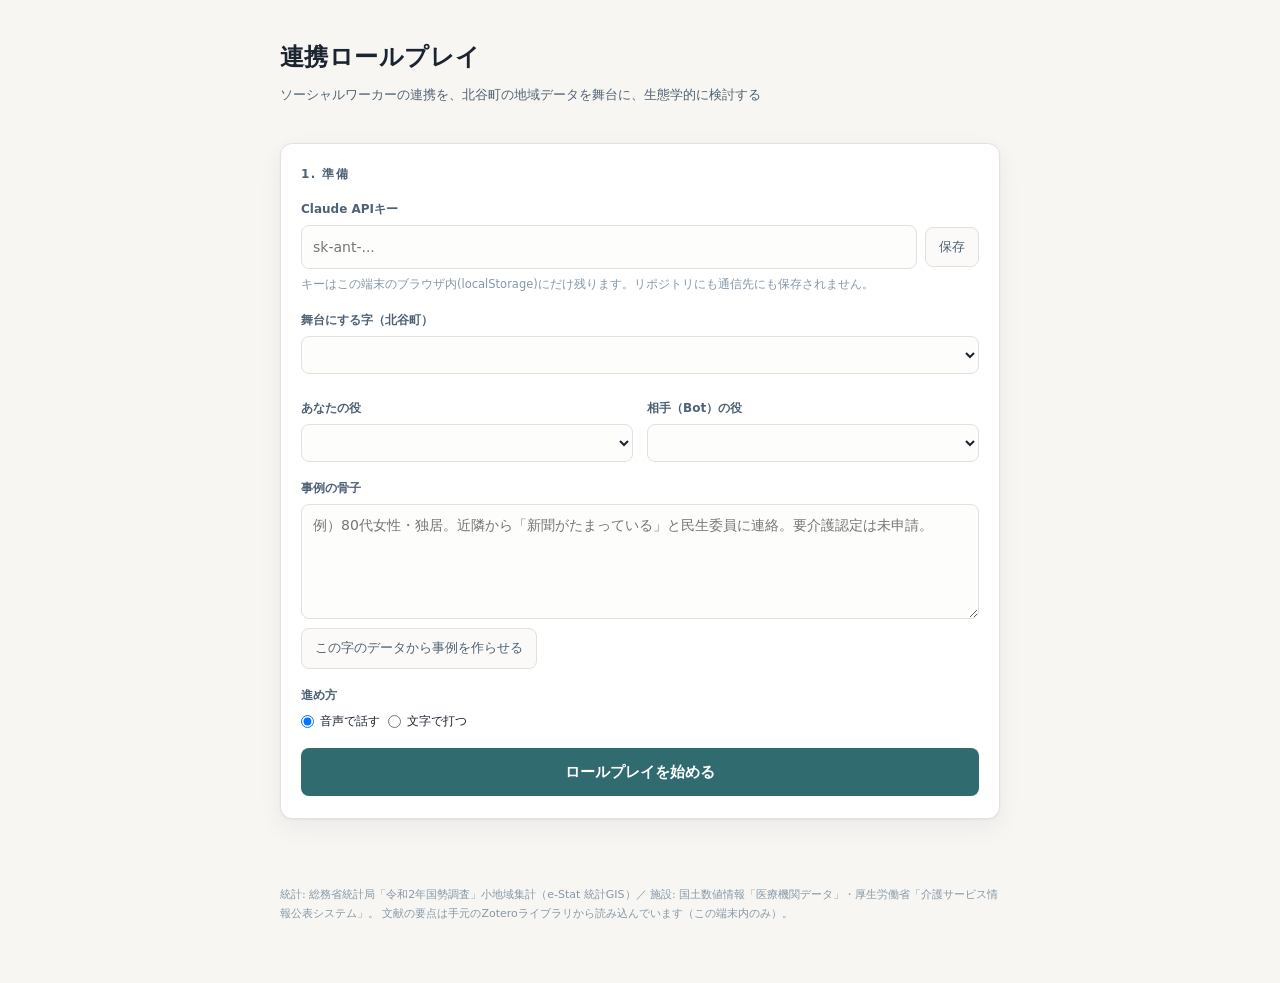
==== docs/index.html @ a1a679b4 "feat: 連携ロールプレイBot（音声・ブラウザ完結） 北谷町の字を舞台に、Claude Opus 5 が相手役の専門職を演じ、 終了後に逐語を生態学的視点＋Zotero文献で振り返る。  - 音声" ====
<!doctype html>
<html lang="ja">
<head>
<meta charset="utf-8">
<meta name="viewport" content="width=device-width, initial-scale=1">
<title>連携ロールプレイ — ソーシャルワーカーの連携を生態学的に検討する</title>
<link rel="stylesheet" href="assets/style.css">
</head>
<body>

<header id="top">
  <h1>連携ロールプレイ</h1>
  <p class="sub">ソーシャルワーカーの連携を、北谷町の地域データを舞台に、生態学的に検討する</p>
</header>

<main>

<!-- ========== 設定 ========== -->
<section id="setup" class="panel">
  <h2>1. 準備</h2>

  <div class="field">
    <label for="apikey">Claude APIキー</label>
    <div class="row">
      <input type="password" id="apikey" placeholder="sk-ant-..." autocomplete="off" spellcheck="false">
      <button id="save-key" type="button" class="ghost">保存</button>
    </div>
    <p class="hint">キーはこの端末のブラウザ内(localStorage)にだけ残ります。リポジトリにも通信先にも保存されません。</p>
  </div>

  <div class="field">
    <label for="area">舞台にする字（北谷町）</label>
    <select id="area"></select>
    <div id="area-facts" class="facts"></div>
  </div>

  <div class="grid2">
    <div class="field">
      <label for="my-role">あなたの役</label>
      <select id="my-role"></select>
    </div>
    <div class="field">
      <label for="bot-role">相手（Bot）の役</label>
      <select id="bot-role"></select>
    </div>
  </div>

  <div class="field">
    <label for="scenario">事例の骨子</label>
    <textarea id="scenario" rows="4" placeholder="例）80代女性・独居。近隣から「新聞がたまっている」と民生委員に連絡。要介護認定は未申請。"></textarea>
    <div class="row">
      <button id="gen-scenario" type="button" class="ghost">この字のデータから事例を作らせる</button>
      <span id="gen-status" class="status"></span>
    </div>
  </div>

  <div class="field">
    <label for="voice-mode">進め方</label>
    <div class="row">
      <label class="check"><input type="radio" name="mode" value="voice" checked> 音声で話す</label>
      <label class="check"><input type="radio" name="mode" value="text"> 文字で打つ</label>
    </div>
    <p class="hint" id="voice-support"></p>
  </div>

  <button id="start" type="button" class="primary">ロールプレイを始める</button>
  <p id="setup-error" class="error" hidden></p>
</section>

<!-- ========== ロールプレイ ========== -->
<section id="play" class="panel" hidden>
  <div class="play-head">
    <h2>2. ロールプレイ</h2>
    <div id="play-meta" class="meta"></div>
    <button id="end" type="button" class="ghost">終えて振り返る</button>
  </div>

  <div id="log" class="log" aria-live="polite"></div>

  <div id="controls" class="controls">
    <button id="mic" type="button" class="mic" aria-label="話す">
      <span class="mic-dot"></span><span id="mic-label">押しながら話す</span>
    </button>
    <div class="text-input">
      <input type="text" id="say" placeholder="発言を入力して Enter">
      <button id="send" type="button" class="ghost">送る</button>
    </div>
  </div>
  <p id="play-status" class="status"></p>
</section>

<!-- ========== 振り返り ========== -->
<section id="debrief" class="panel" hidden>
  <h2>3. 振り返り</h2>
  <p class="hint">ロールプレイの逐語を、生態学的視点（ミクロ／メゾ／エクソ／マクロ）で整理し、
     Zoteroの文献に照らして論点を出します。引用は書誌とページを添えます。</p>
  <div id="debrief-body" class="prose"></div>
  <div class="row">
    <button id="back" type="button" class="ghost">ロールプレイに戻る</button>
    <button id="copy-md" type="button" class="ghost">Markdownでコピー</button>
    <span id="debrief-status" class="status"></span>
  </div>
</section>

</main>

<footer>
  <p>統計: 総務省統計局「令和2年国勢調査」小地域集計（e-Stat 統計GIS）／
     施設: 国土数値情報「医療機関データ」・厚生労働省「介護サービス情報公表システム」。
     文献の要点は手元のZoteroライブラリから読み込んでいます（この端末内のみ）。</p>
</footer>

<script type="module" src="assets/app.js"></script>
</body>
</html>
---- docs/assets/style.css ----
:root {
  --ink: #1b2430;
  --ink-soft: #4f6273;
  --ink-faint: #8598a8;
  --paper: #f7f6f3;
  --card: #fff;
  --line: #e3e1db;
  --accent: #2f6b6f;
  --accent-soft: #e6f0f0;
  --warm: #b5623a;
  --radius: 12px;
  --shadow: 0 1px 2px rgba(27,36,48,.05), 0 8px 24px rgba(27,36,48,.06);
}

* { box-sizing: border-box; }
html, body { margin: 0; }

body {
  font-family: "Hiragino Sans", "Hiragino Kaku Gothic ProN", "Noto Sans JP", system-ui, sans-serif;
  color: var(--ink);
  background: var(--paper);
  line-height: 1.75;
  -webkit-font-smoothing: antialiased;
  font-feature-settings: "palt" 1;
}

#top { max-width: 760px; margin: 0 auto; padding: 36px 20px 8px; }
#top h1 { margin: 0; font-size: 24px; letter-spacing: .02em; }
#top .sub { margin: 6px 0 0; font-size: 13px; color: var(--ink-soft); }

main { max-width: 760px; margin: 0 auto; padding: 12px 20px 40px; }

footer {
  max-width: 760px;
  margin: 0 auto;
  padding: 0 20px 48px;
  font-size: 11px;
  line-height: 1.7;
  color: var(--ink-faint);
}

.panel {
  background: var(--card);
  border: 1px solid var(--line);
  border-radius: var(--radius);
  box-shadow: var(--shadow);
  padding: 20px 20px 22px;
  margin: 16px 0;
}

.panel h2 {
  margin: 0 0 14px;
  font-size: 12px;
  letter-spacing: .12em;
  color: var(--ink-soft);
  font-weight: 700;
}

.field { margin-bottom: 16px; }

label {
  display: block;
  font-size: 12px;
  font-weight: 600;
  color: var(--ink-soft);
  margin-bottom: 5px;
}

input[type="password"], input[type="text"], select, textarea {
  font: inherit;
  font-size: 14px;
  width: 100%;
  padding: 9px 11px;
  border: 1px solid var(--line);
  border-radius: 8px;
  background: #fdfdfc;
  color: var(--ink);
}

input:focus, select:focus, textarea:focus {
  outline: 2px solid var(--accent-soft);
  border-color: var(--accent);
}

textarea { resize: vertical; line-height: 1.7; }

.row { display: flex; gap: 8px; align-items: center; flex-wrap: wrap; }
.row > input[type="password"], .row > input[type="text"] { flex: 1; min-width: 0; }
.grid2 { display: grid; grid-template-columns: 1fr 1fr; gap: 14px; }

.check { display: inline-flex; align-items: center; gap: 6px; font-weight: 500; color: var(--ink); margin: 0; }
.check input { margin: 0; }

button { font: inherit; cursor: pointer; border-radius: 8px; transition: background .12s, border-color .12s; }

button.primary {
  width: 100%;
  padding: 11px;
  font-size: 15px;
  font-weight: 700;
  border: 0;
  background: var(--accent);
  color: #fff;
}
button.primary:hover { background: #275a5e; }
button.primary:disabled { background: #a9bcbd; cursor: default; }

button.ghost {
  padding: 8px 13px;
  font-size: 13px;
  border: 1px solid var(--line);
  background: #fbfaf8;
  color: var(--ink-soft);
}
button.ghost:hover { border-color: var(--accent); color: var(--accent); }

.hint { margin: 6px 0 0; font-size: 11.5px; line-height: 1.65; color: var(--ink-faint); }
.status { font-size: 12px; color: var(--ink-faint); }
.error { margin: 10px 0 0; font-size: 13px; color: #b03a2e; }

.facts {
  margin-top: 8px;
  display: flex;
  flex-wrap: wrap;
  gap: 6px;
}

.facts span {
  font-size: 11.5px;
  background: var(--accent-soft);
  color: #23555a;
  border-radius: 999px;
  padding: 3px 10px;
  font-variant-numeric: tabular-nums;
}

/* ---------- ロールプレイ ---------- */

.play-head { display: flex; align-items: baseline; gap: 12px; flex-wrap: wrap; margin-bottom: 12px; }
.play-head h2 { margin: 0; }
.play-head .meta { flex: 1; font-size: 12px; color: var(--ink-faint); }

.log {
  border: 1px solid var(--line);
  border-radius: 10px;
  background: #fcfbf9;
  padding: 14px;
  max-height: 52vh;
  overflow-y: auto;
  margin-bottom: 14px;
}

.turn { margin-bottom: 14px; }
.turn:last-child { margin-bottom: 0; }
.turn .who { font-size: 11px; font-weight: 700; letter-spacing: .06em; color: var(--ink-faint); margin-bottom: 3px; }
.turn .what { font-size: 14.5px; line-height: 1.8; white-space: pre-wrap; }

.turn.me .who { color: var(--accent); }
.turn.bot .who { color: var(--warm); }
.turn.note { padding: 9px 11px; background: #fdf5ec; border-radius: 8px; border: 1px solid #f0dfc9; }
.turn.note .what { font-size: 12.5px; color: #7d5426; }

.controls { display: flex; gap: 10px; align-items: center; flex-wrap: wrap; }

.mic {
  display: inline-flex;
  align-items: center;
  gap: 9px;
  padding: 11px 20px;
  border: 1px solid var(--line);
  background: #fff;
  font-size: 14px;
  font-weight: 600;
  color: var(--ink);
  user-select: none;
  touch-action: manipulation;
}

.mic .mic-dot { width: 10px; height: 10px; border-radius: 50%; background: var(--ink-faint); }
.mic.on { background: var(--warm); border-color: var(--warm); color: #fff; }
.mic.on .mic-dot { background: #fff; animation: pulse 1s ease-in-out infinite; }

@keyframes pulse { 0%,100% { opacity: 1; } 50% { opacity: .35; } }

.text-input { display: flex; gap: 8px; flex: 1; min-width: 220px; }
.text-input input { flex: 1; }

/* ---------- 振り返り ---------- */

.prose { font-size: 14.5px; }
.prose h3 { font-size: 15px; margin: 20px 0 6px; }
.prose h4 { font-size: 13.5px; margin: 16px 0 4px; color: var(--ink-soft); }
.prose p { margin: 0 0 10px; }
.prose ul, .prose ol { margin: 0 0 12px; padding-left: 1.3em; }
.prose li { margin-bottom: 5px; }
.prose blockquote {
  margin: 8px 0;
  padding: 8px 12px;
  border-left: 3px solid var(--accent);
  background: #f4f8f8;
  font-size: 13px;
  color: var(--ink-soft);
}
.prose code { background: #f0efeb; border-radius: 4px; padding: 1px 5px; font-size: 12.5px; }

@media (max-width: 620px) {
  .grid2 { grid-template-columns: 1fr; }
  .text-input { min-width: 100%; }
}
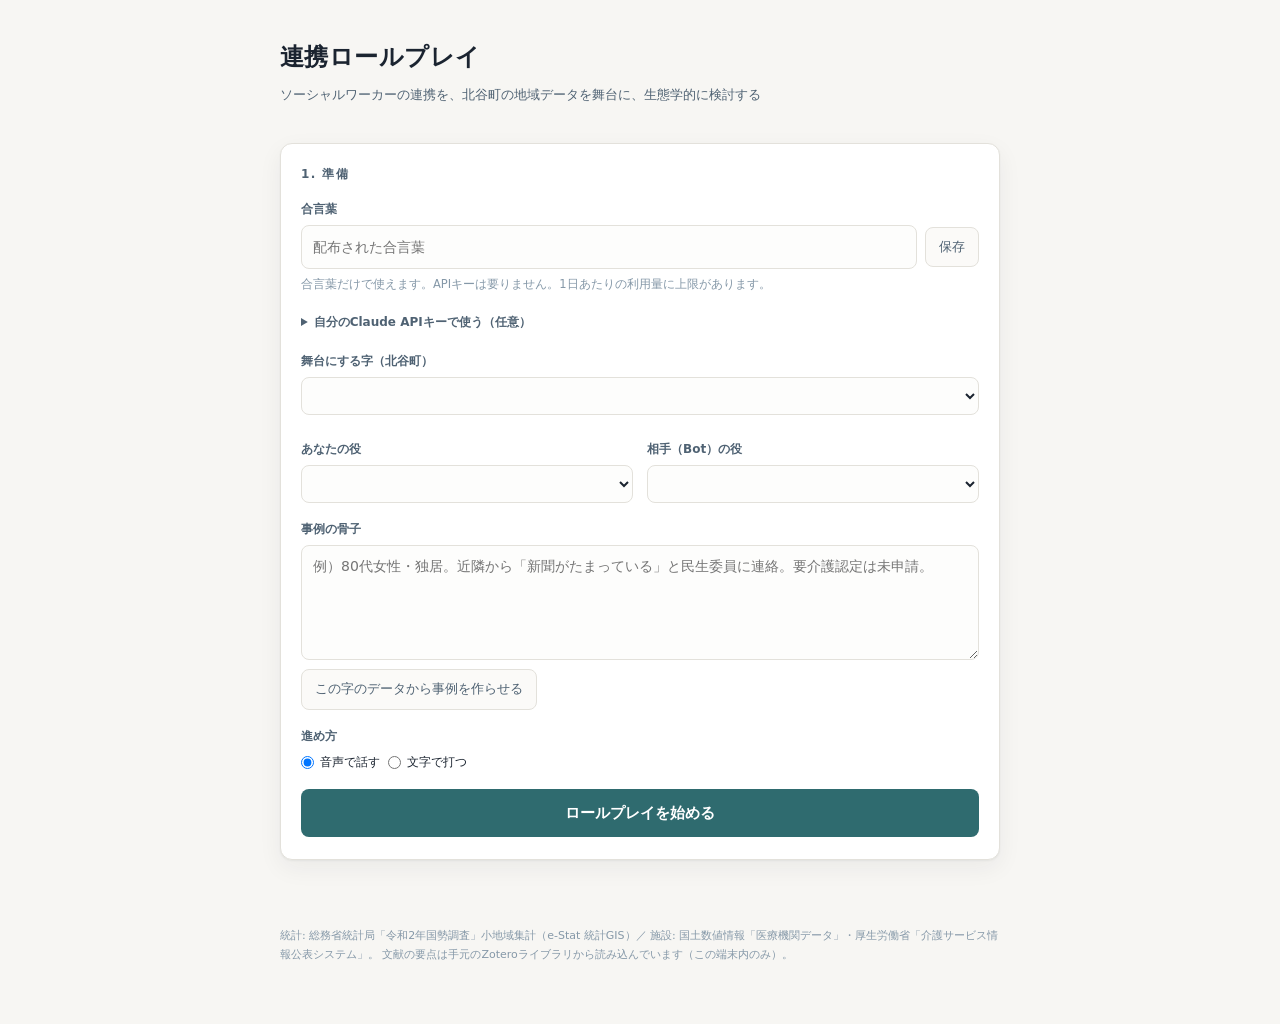
==== commit e8c40e73: "feat: 合言葉で使える中継(Cloudflare Worker)を追加 APIキーをブラウザに置かずに済ませ、課金の暴走を仕組みで止める。  - 設定(APIキー/合言葉/KV)が欠けていたら上流" ====
--- a/docs/index.html
+++ b/docs/index.html
@@ -20,13 +20,23 @@
   <h2>1. 準備</h2>
 
   <div class="field">
-    <label for="apikey">Claude APIキー</label>
+    <label for="accesscode">合言葉</label>
     <div class="row">
+      <input type="password" id="accesscode" placeholder="配布された合言葉" autocomplete="off" spellcheck="false">
+      <button id="save-code" type="button" class="ghost">保存</button>
+    </div>
+    <p class="hint">合言葉だけで使えます。APIキーは要りません。1日あたりの利用量に上限があります。</p>
+  </div>
+
+  <details class="field">
+    <summary>自分のClaude APIキーで使う（任意）</summary>
+    <div class="row" style="margin-top:8px">
       <input type="password" id="apikey" placeholder="sk-ant-..." autocomplete="off" spellcheck="false">
       <button id="save-key" type="button" class="ghost">保存</button>
     </div>
-    <p class="hint">キーはこの端末のブラウザ内(localStorage)にだけ残ります。リポジトリにも通信先にも保存されません。</p>
-  </div>
+    <p class="hint">入れた場合はそちらが優先され、上限なく使えます。キーはこの端末のブラウザ内(localStorage)にだけ残り、
+      リポジトリにも中継サーバーにも渡りません。</p>
+  </details>
 
   <div class="field">
     <label for="area">舞台にする字（北谷町）</label>
@@ -79,7 +89,7 @@
 
   <div id="controls" class="controls">
     <button id="mic" type="button" class="mic" aria-label="話す">
-      <span class="mic-dot"></span><span id="mic-label">押しながら話す</span>
+      <span class="mic-dot"></span><span id="mic-label">押して話す</span>
     </button>
     <div class="text-input">
       <input type="text" id="say" placeholder="発言を入力して Enter">
--- a/docs/assets/style.css
+++ b/docs/assets/style.css
@@ -207,3 +207,12 @@
   .grid2 { grid-template-columns: 1fr; }
   .text-input { min-width: 100%; }
 }
+
+details.field summary {
+  font-size: 12px;
+  font-weight: 600;
+  color: var(--ink-soft);
+  cursor: pointer;
+  padding: 2px 0;
+}
+details.field summary:hover { color: var(--accent); }
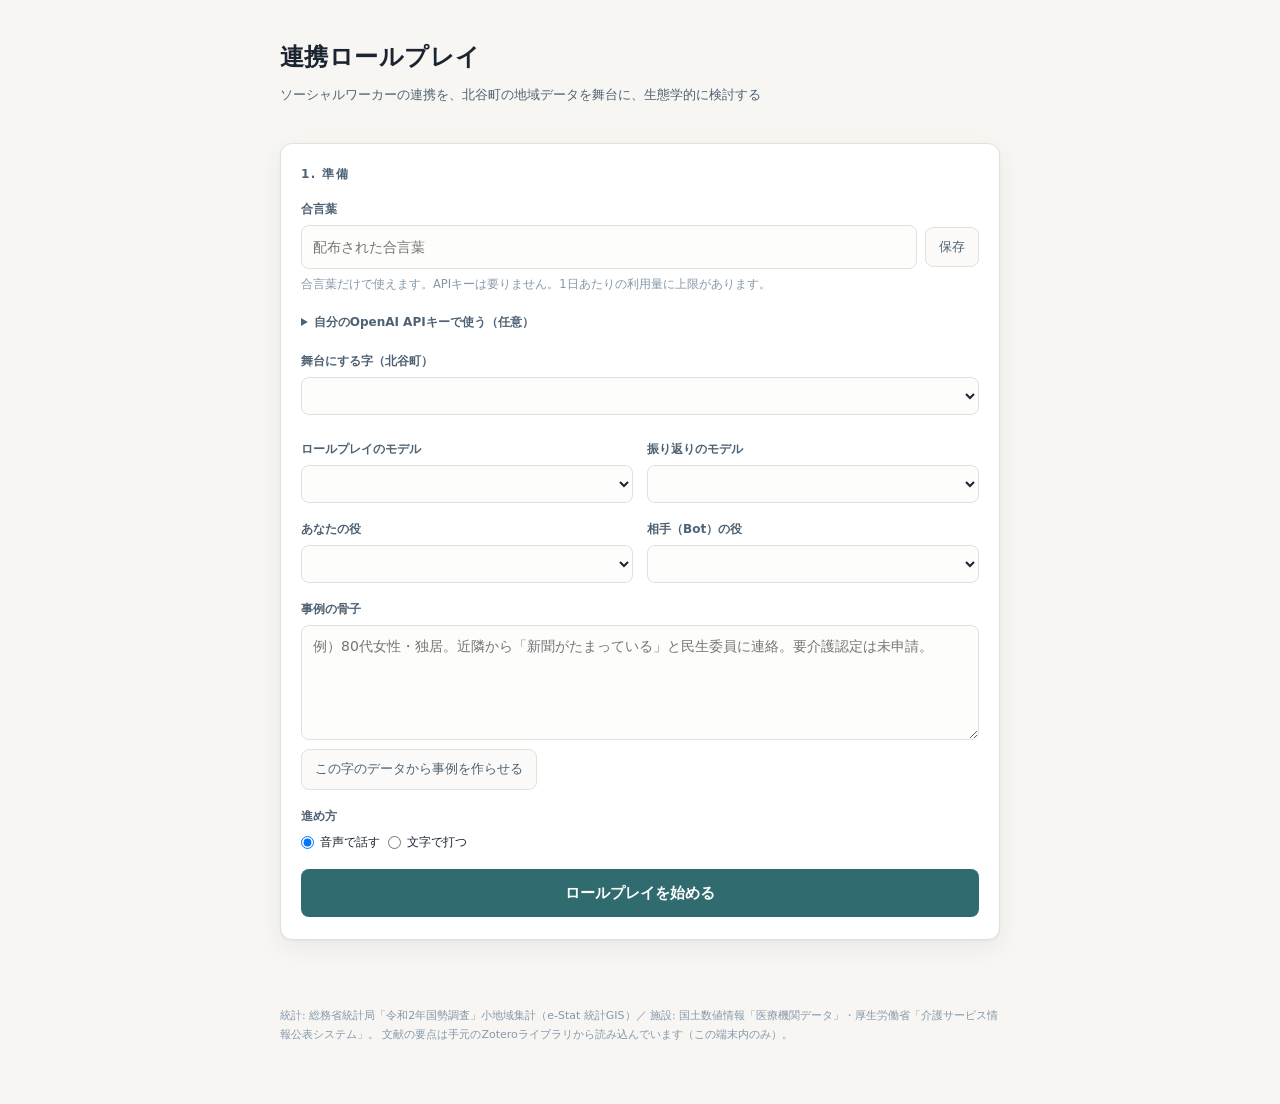
==== commit 898de716: "feat!: 頭脳を Claude から OpenAI に載せ替え 上流を api.openai.com/v1/chat/completions に変更し、アプリも公式の OpenAI SDK・Cha" ====
--- a/docs/index.html
+++ b/docs/index.html
@@ -29,7 +29,7 @@
   </div>
 
   <details class="field">
-    <summary>自分のClaude APIキーで使う（任意）</summary>
+    <summary>自分のOpenAI APIキーで使う（任意）</summary>
     <div class="row" style="margin-top:8px">
       <input type="password" id="apikey" placeholder="sk-ant-..." autocomplete="off" spellcheck="false">
       <button id="save-key" type="button" class="ghost">保存</button>
@@ -42,6 +42,17 @@
     <label for="area">舞台にする字（北谷町）</label>
     <select id="area"></select>
     <div id="area-facts" class="facts"></div>
+  </div>
+
+  <div class="grid2">
+    <div class="field">
+      <label for="model">ロールプレイのモデル</label>
+      <select id="model"></select>
+    </div>
+    <div class="field">
+      <label for="model-debrief">振り返りのモデル</label>
+      <select id="model-debrief"></select>
+    </div>
   </div>
 
   <div class="grid2">
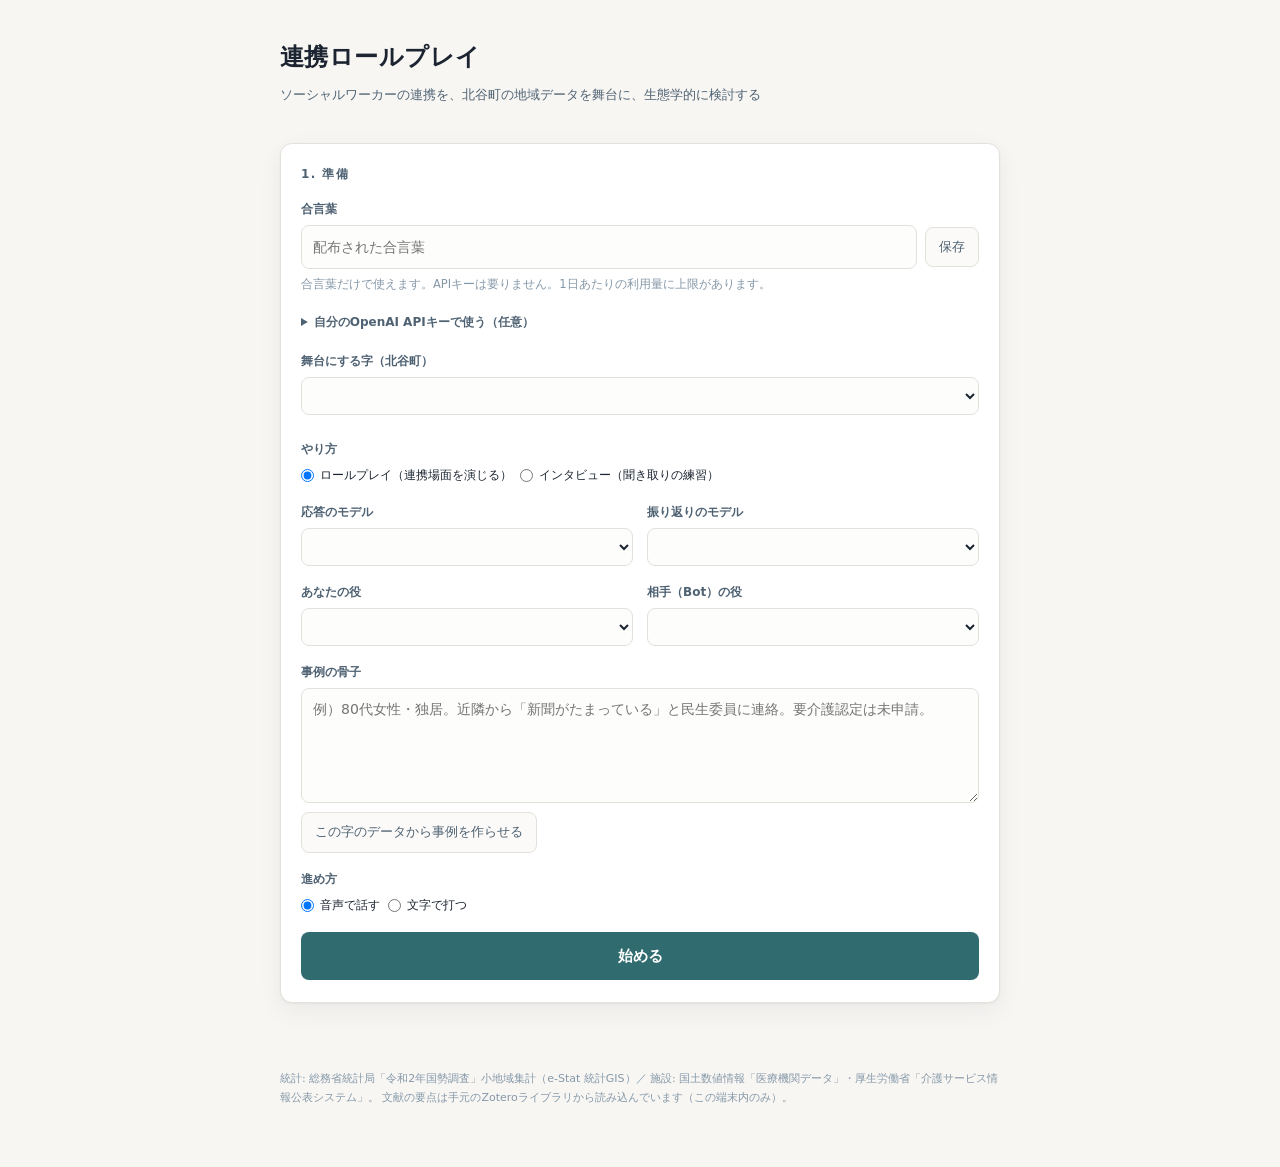
==== commit 2ad1fa24: "feat: インタビューモードを追加 ロールプレイとは別に、一貫した経歴を持つ情報提供者に聞き取る練習ができる。  - 情報提供者を先に作って固定する。経験年数・所属の体制・連携についての考え   （" ====
--- a/docs/index.html
+++ b/docs/index.html
@@ -44,9 +44,17 @@
     <div id="area-facts" class="facts"></div>
   </div>
 
+  <div class="field">
+    <label>やり方</label>
+    <div class="row">
+      <label class="check"><input type="radio" name="kind" value="roleplay" checked> ロールプレイ（連携場面を演じる）</label>
+      <label class="check"><input type="radio" name="kind" value="interview"> インタビュー（聞き取りの練習）</label>
+    </div>
+  </div>
+
   <div class="grid2">
     <div class="field">
-      <label for="model">ロールプレイのモデル</label>
+      <label for="model">応答のモデル</label>
       <select id="model"></select>
     </div>
     <div class="field">
@@ -66,7 +74,23 @@
     </div>
   </div>
 
-  <div class="field">
+  <div id="informant-box" class="field" hidden>
+    <label for="informant">情報提供者（インフォーマント）</label>
+    <textarea id="informant" rows="5" placeholder="経歴・所属・立場。空のまま「作らせる」を押すと、選んだ役と字のデータから作ります。"></textarea>
+    <div class="row">
+      <button id="gen-informant" type="button" class="ghost">この役と字から人物を作らせる</button>
+      <span id="informant-status" class="status"></span>
+    </div>
+    <p class="hint">ここに書いた経歴は聞き取りの間ずっと固定され、相手はこれと矛盾しない範囲で答えます。</p>
+  </div>
+
+  <div id="guide-box" class="field" hidden>
+    <label for="guide">質問ガイド（半構造化）</label>
+    <textarea id="guide" rows="4" placeholder="1行に1項目。例)&#10;連携がうまくいったと感じた場面&#10;逆にうまくいかなかった場面と、その理由&#10;所属組織の都合が判断に影響した経験"></textarea>
+    <p class="hint">振り返りのときに、どの項目が聞けて、どれが聞けていないかを点検します。</p>
+  </div>
+
+  <div id="scenario-box" class="field">
     <label for="scenario">事例の骨子</label>
     <textarea id="scenario" rows="4" placeholder="例）80代女性・独居。近隣から「新聞がたまっている」と民生委員に連絡。要介護認定は未申請。"></textarea>
     <div class="row">
@@ -84,7 +108,7 @@
     <p class="hint" id="voice-support"></p>
   </div>
 
-  <button id="start" type="button" class="primary">ロールプレイを始める</button>
+  <button id="start" type="button" class="primary">始める</button>
   <p id="setup-error" class="error" hidden></p>
 </section>
 
@@ -93,6 +117,7 @@
   <div class="play-head">
     <h2>2. ロールプレイ</h2>
     <div id="play-meta" class="meta"></div>
+    <button id="save-csv" type="button" class="ghost">逐語をCSVで保存</button>
     <button id="end" type="button" class="ghost">終えて振り返る</button>
   </div>
 
@@ -113,11 +138,11 @@
 <!-- ========== 振り返り ========== -->
 <section id="debrief" class="panel" hidden>
   <h2>3. 振り返り</h2>
-  <p class="hint">ロールプレイの逐語を、生態学的視点（ミクロ／メゾ／エクソ／マクロ）で整理し、
-     Zoteroの文献に照らして論点を出します。引用は書誌とページを添えます。</p>
+  <p class="hint">逐語を生態学的視点（ミクロ／メゾ／エクソ／マクロ）で整理し、Zoteroの文献に照らして論点を出します。
+     インタビューのときは、先に聞き取りの技法（誘導の有無・掘り下げ・聞き漏らし）を講評します。</p>
   <div id="debrief-body" class="prose"></div>
   <div class="row">
-    <button id="back" type="button" class="ghost">ロールプレイに戻る</button>
+    <button id="back" type="button" class="ghost">続きに戻る</button>
     <button id="copy-md" type="button" class="ghost">Markdownでコピー</button>
     <span id="debrief-status" class="status"></span>
   </div>
